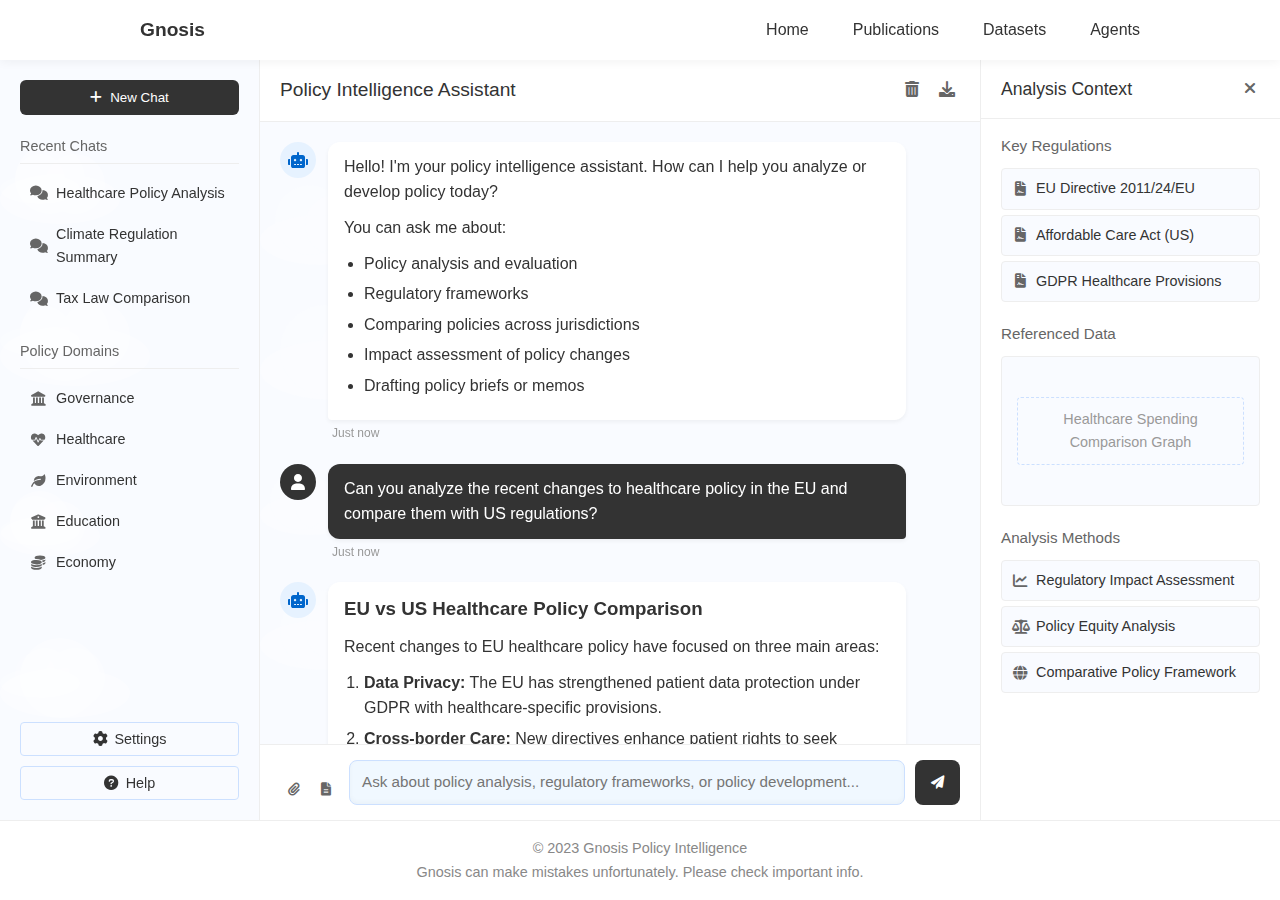
==== gnosis/index.html @ 9aecb98b "First impression of Gnosis potentially? | Add the link to the agents page as well." ====
<!DOCTYPE html>
<html lang="en">
<head>
    <meta charset="UTF-8">
    <meta name="viewport" content="width=device-width, initial-scale=1.0">
    <title>Gnosis - Policy Intelligence</title>
    <link rel="stylesheet" href="style.css">
    <link rel="stylesheet" href="https://cdnjs.cloudflare.com/ajax/libs/font-awesome/6.0.0/css/all.min.css">
</head>
<body>
    <header>
        <nav>
            <div class="logo">Gnosis</div>
            <div class="nav-links">
                <a href="../index.html">Home</a>
                <a href="../publications.html">Publications</a>
                <a href="../datasets.html">Datasets</a>
                <a href="../agents.html">Agents</a>
            </div>
            <button class="mobile-menu-button">
                <span></span>
                <span></span>
                <span></span>
            </button>
        </nav>
    </header>

    <div class="mobile-nav">
        <div class="mobile-nav-links">
            <a href="../index.html">Home</a>
            <a href="../publications.html">Publications</a>
            <a href="../datasets.html">Datasets</a>
            <a href="../agents.html">Agents</a>
        </div>
    </div>

    <div class="chat-container">
        <div class="sidebar">
            <button class="new-chat-button">
                <i class="fas fa-plus"></i> New Chat
            </button>
            <!-- Cloud animation for sidebar -->
            <div class="clouds-container sidebar-clouds">
                <div class="cloud cloud-1"></div>
                <div class="cloud cloud-2"></div>
                <div class="cloud cloud-3"></div>
                <div class="cloud cloud-4"></div>
            </div>
            <div class="sidebar-section">
                <h3>Recent Chats</h3>
                <ul class="chat-history">
                    <li><i class="fas fa-comments"></i> Healthcare Policy Analysis</li>
                    <li><i class="fas fa-comments"></i> Climate Regulation Summary</li>
                    <li><i class="fas fa-comments"></i> Tax Law Comparison</li>
                </ul>
            </div>
            <div class="sidebar-section">
                <h3>Policy Domains</h3>
                <ul class="policy-domains">
                    <li><i class="fas fa-landmark"></i> Governance</li>
                    <li><i class="fas fa-heartbeat"></i> Healthcare</li>
                    <li><i class="fas fa-leaf"></i> Environment</li>
                    <li><i class="fas fa-university"></i> Education</li>
                    <li><i class="fas fa-coins"></i> Economy</li>
                </ul>
            </div>
            <div class="sidebar-footer">
                <button class="settings-button"><i class="fas fa-cog"></i> Settings</button>
                <button class="help-button"><i class="fas fa-question-circle"></i> Help</button>
            </div>
        </div>

        <div class="chat-main">
            <div class="chat-header">
                <h1>Policy Intelligence Assistant</h1>
                <div class="chat-actions">
                    <button class="clear-chat"><i class="fas fa-trash-alt"></i></button>
                    <button class="export-chat"><i class="fas fa-download"></i></button>
                </div>
            </div>

            <div class="chat-messages">
                <!-- Cloud animation for chat area -->
                <div class="clouds-container messages-clouds">
                    <div class="cloud cloud-1"></div>
                    <div class="cloud cloud-2"></div>
                    <div class="cloud cloud-3"></div>
                    <div class="cloud cloud-4"></div>
                </div>
                <div class="message ai-message">
                    <div class="message-avatar">
                        <i class="fas fa-robot"></i>
                    </div>
                    <div class="message-content">
                        <div class="message-bubble">
                            <p>Hello! I'm your policy intelligence assistant. How can I help you analyze or develop policy today?</p>
                            <p>You can ask me about:</p>
                            <ul>
                                <li>Policy analysis and evaluation</li>
                                <li>Regulatory frameworks</li>
                                <li>Comparing policies across jurisdictions</li>
                                <li>Impact assessment of policy changes</li>
                                <li>Drafting policy briefs or memos</li>
                            </ul>
                        </div>
                        <div class="message-info">
                            <span class="timestamp">Just now</span>
                        </div>
                    </div>
                </div>

                <div class="message user-message">
                    <div class="message-avatar">
                        <i class="fas fa-user"></i>
                    </div>
                    <div class="message-content">
                        <div class="message-bubble">
                            <p>Can you analyze the recent changes to healthcare policy in the EU and compare them with US regulations?</p>
                        </div>
                        <div class="message-info">
                            <span class="timestamp">Just now</span>
                        </div>
                    </div>
                </div>

                <div class="message ai-message">
                    <div class="message-avatar">
                        <i class="fas fa-robot"></i>
                    </div>
                    <div class="message-content">
                        <div class="message-bubble">
                            <h3>EU vs US Healthcare Policy Comparison</h3>
                            <p>Recent changes to EU healthcare policy have focused on three main areas:</p>
                            <ol>
                                <li><strong>Data Privacy:</strong> The EU has strengthened patient data protection under GDPR with healthcare-specific provisions.</li>
                                <li><strong>Cross-border Care:</strong> New directives enhance patient rights to seek treatment across EU member states.</li>
                                <li><strong>Pharmaceutical Regulation:</strong> Streamlined approval processes while maintaining rigorous safety standards.</li>
                            </ol>
                            <p>In comparison, US healthcare regulations have:</p>
                            <ol>
                                <li><strong>State-by-state Variation:</strong> Less centralized approach with significant differences between states.</li>
                                <li><strong>Insurance-focused:</strong> Recent changes centered around insurance markets and coverage requirements.</li>
                                <li><strong>Innovation Emphasis:</strong> Faster drug approval pathways with different risk assessment models.</li>
                            </ol>
                            <div class="citation">
                                <p><strong>Sources:</strong></p>
                                <ul>
                                    <li>European Commission. (2023). <em>Healthcare Policy Framework 2023-2027</em>.</li>
                                    <li>US Department of Health. (2022). <em>Federal Healthcare Regulatory Review</em>.</li>
                                </ul>
                            </div>
                            <div class="policy-tools">
                                <button><i class="fas fa-table"></i> View Comparison Table</button>
                                <button><i class="fas fa-file-pdf"></i> Export as Brief</button>
                            </div>
                        </div>
                        <div class="message-info">
                            <span class="timestamp">Just now</span>
                        </div>
                    </div>
                </div>
            </div>

            <div class="chat-input">
                <div class="input-tools">
                    <button class="attach-button" title="Attach document">
                        <i class="fas fa-paperclip"></i>
                    </button>
                    <button class="template-button" title="Use template">
                        <i class="fas fa-file-alt"></i>
                    </button>
                </div>
                <textarea placeholder="Ask about policy analysis, regulatory frameworks, or policy development..."></textarea>
                <button class="send-button">
                    <i class="fas fa-paper-plane"></i>
                </button>
            </div>
        </div>

        <div class="context-panel">
            <!-- Cloud animation for context panel -->
            <div class="clouds-container context-clouds">
                <div class="cloud cloud-1"></div>
                <div class="cloud cloud-2"></div>
                <div class="cloud cloud-3"></div>
                <div class="cloud cloud-4"></div>
            </div>
            <div class="context-header">
                <h3>Analysis Context</h3>
                <button class="close-context"><i class="fas fa-times"></i></button>
            </div>
            <div class="context-content">
                <div class="context-section">
                    <h4>Key Regulations</h4>
                    <ul>
                        <li><i class="fas fa-file-contract"></i> EU Directive 2011/24/EU</li>
                        <li><i class="fas fa-file-contract"></i> Affordable Care Act (US)</li>
                        <li><i class="fas fa-file-contract"></i> GDPR Healthcare Provisions</li>
                    </ul>
                </div>
                <div class="context-section">
                    <h4>Referenced Data</h4>
                    <div class="data-visualization">
                        <div class="vis-placeholder">Healthcare Spending Comparison Graph</div>
                    </div>
                </div>
                <div class="context-section">
                    <h4>Analysis Methods</h4>
                    <ul>
                        <li><i class="fas fa-chart-line"></i> Regulatory Impact Assessment</li>
                        <li><i class="fas fa-balance-scale"></i> Policy Equity Analysis</li>
                        <li><i class="fas fa-globe"></i> Comparative Policy Framework</li>
                    </ul>
                </div>
            </div>
        </div>
    </div>

    <footer>
        <p>&copy; 2023 Gnosis Policy Intelligence</p>
        <p>Gnosis can make mistakes unfortunately. Please check important info.</p>
    </footer>

    <script src="script.js"></script>
</body>
</html>
---- gnosis/style.css ----
/* ===============================
   BASE STYLES
   =============================== */
* {
    margin: 0;
    padding: 0;
    box-sizing: border-box;
}

html, body {
    height: 100%;
    margin: 0;
    overflow-x: hidden;
}

body {
    font-family: -apple-system, BlinkMacSystemFont, "Segoe UI", Roboto, Helvetica, Arial, sans-serif;
    line-height: 1.6;
    color: #333;
    background-color: #fff;
    display: flex;
    flex-direction: column;
    min-height: 100vh;
    padding: 0;
    overflow-y: hidden;
}

a {
    color: #333;
    text-decoration: none;
}

a:hover {
    text-decoration: underline;
}

/* ===============================
   NAVIGATION
   =============================== */
header {
    position: fixed;
    top: 0;
    left: 0;
    right: 0;
    background-color: white;
    z-index: 100;
    padding: 1.2rem 40px;
    box-shadow: 0 2px 10px rgba(0,0,0,0.05);
    height: 60px;
    display: flex;
    align-items: center;
}

nav {
    display: flex;
    justify-content: space-between;
    width: 100%;
    align-items: center;
    max-width: 1000px;
    margin: 0 auto;
}

.logo {
    font-weight: 600;
    font-size: 1.2rem;
}

.nav-links {
    display: flex;
    gap: 20px;
}

.nav-links a {
    margin-left: 1.5rem;
    font-weight: 400;
}

.nav-links a.active {
    text-decoration: underline;
}

/* Mobile navigation styles */
.mobile-menu-button {
    display: none;
    background: none;
    border: none;
    cursor: pointer;
    padding: 5px;
    z-index: 101;
}

.mobile-menu-button span {
    display: block;
    width: 22px;
    height: 2px;
    margin: 4px 0;
    background-color: #333;
    transition: all 0.3s ease;
}

.mobile-nav {
    position: fixed;
    top: 60px;
    width: 120px;
    height: auto;
    background-color: white;
    box-shadow: -2px 2px 10px rgba(0,0,0,0.1);
    transition: all 0.3s ease;
    z-index: 99;
    border-radius: 0 0 0 10px;
    opacity: 0;
    visibility: hidden;
    right: -120px;
}

.mobile-nav.active {
    right: 0;
    opacity: 1;
    visibility: visible;
}

.mobile-nav-links {
    display: flex;
    flex-direction: column;
    padding: 0.5rem;
}

.mobile-nav-links a {
    padding: 0.6rem 0.75rem;
    border-bottom: 1px solid #eee;
    font-weight: 400;
    font-size: 0.9rem;
}

.mobile-nav-links a:last-child {
    border-bottom: none;
}

/* Show mobile menu on smaller screens */
@media (max-width: 768px) {
    .nav-links {
        display: none;
    }
    
    .mobile-menu-button {
        display: block;
    }
    
    nav {
        justify-content: space-between;
    }
    
    header {
        padding: 1.2rem 20px;
    }
}

/* ===============================
   CHAT CONTAINER
   =============================== */
.chat-container {
    display: flex;
    height: calc(100vh - 140px);
    margin-top: 60px;
    overflow: hidden;
    position: relative;
}

/* ===============================
   SIDEBAR STYLES
   =============================== */
.sidebar {
    width: 260px;
    background-color: #f9fbff;
    border-right: 1px solid #eee;
    display: flex;
    flex-direction: column;
    height: 100%;
    padding: 20px;
    overflow-y: auto;
}

.new-chat-button {
    background-color: #333;
    color: white;
    border: none;
    padding: 10px;
    border-radius: 6px;
    cursor: pointer;
    font-weight: 500;
    display: flex;
    align-items: center;
    justify-content: center;
    margin-bottom: 20px;
    transition: background-color 0.2s ease;
}

.new-chat-button:hover {
    background-color: #FFFDD0;
    color: #333;
}

.new-chat-button i {
    margin-right: 8px;
}

.sidebar-section {
    margin-bottom: 20px;
}

.sidebar-section h3 {
    font-size: 0.9rem;
    color: #666;
    margin-bottom: 10px;
    font-weight: 500;
    padding-bottom: 5px;
    border-bottom: 1px solid #eee;
}

.chat-history, .policy-domains {
    list-style: none;
}

.chat-history li, .policy-domains li {
    padding: 8px 10px;
    font-size: 0.9rem;
    cursor: pointer;
    border-radius: 4px;
    margin-bottom: 2px;
    display: flex;
    align-items: center;
}

.chat-history li:hover, .policy-domains li:hover {
    background-color: #e6f2ff;
}

.chat-history li i, .policy-domains li i {
    margin-right: 10px;
    color: #666;
    width: 16px;
    text-align: center;
}

.sidebar-footer {
    margin-top: auto;
    display: flex;
    flex-direction: column;
    gap: 10px;
}

.settings-button, .help-button {
    background: none;
    border: 1px solid #cce0ff;
    padding: 8px;
    border-radius: 4px;
    cursor: pointer;
    font-size: 0.9rem;
    color: #333;
    display: flex;
    align-items: center;
    justify-content: center;
    transition: all 0.2s ease;
}

.settings-button i, .help-button i {
    margin-right: 8px;
}

.settings-button:hover, .help-button:hover {
    background-color: #e6f2ff;
}

/* ===============================
   CHAT MAIN AREA
   =============================== */
.chat-main {
    flex: 1;
    display: flex;
    flex-direction: column;
    height: 100%;
    max-width: calc(100% - 260px - 300px);
}

.chat-header {
    padding: 15px 20px;
    border-bottom: 1px solid #eee;
    display: flex;
    justify-content: space-between;
    align-items: center;
    background-color: white;
}

.chat-header h1 {
    font-size: 1.2rem;
    font-weight: 500;
}

.chat-actions {
    display: flex;
    gap: 10px;
}

.chat-actions button {
    background: none;
    border: none;
    cursor: pointer;
    font-size: 1rem;
    color: #666;
    padding: 5px;
    border-radius: 4px;
    transition: all 0.2s ease;
}

.chat-actions button:hover {
    color: #333;
    background-color: #f0f0f0;
}

.chat-messages {
    flex: 1;
    overflow-y: auto;
    padding: 20px;
    background-color: #f9fbff;
    position: relative;
}

.chat-messages::-webkit-scrollbar {
    width: 8px;
}

.chat-messages::-webkit-scrollbar-track {
    background: transparent;
}

.chat-messages::-webkit-scrollbar-thumb {
    background-color: #FFFDD0;
    border-radius: 4px;
}

.message {
    display: flex;
    margin-bottom: 20px;
    animation: fadeIn 0.3s ease;
    position: relative;
    z-index: 3;
}

@keyframes fadeIn {
    from {
        opacity: 0;
        transform: translateY(10px);
    }
    to {
        opacity: 1;
        transform: translateY(0);
    }
}

.message-avatar {
    width: 36px;
    height: 36px;
    border-radius: 50%;
    display: flex;
    align-items: center;
    justify-content: center;
    margin-right: 12px;
    flex-shrink: 0;
}

.user-message .message-avatar {
    background-color: #333;
    color: white;
}

.ai-message .message-avatar {
    background-color: #e6f2ff;
    color: #0066cc;
}

.message-content {
    display: flex;
    flex-direction: column;
    max-width: 85%;
    z-index: 3; /* Make sure message content is above clouds */
    position: relative;
}

.message-bubble {
    padding: 12px 16px;
    border-radius: 12px;
    position: relative;
    box-shadow: 0 2px 4px rgba(0,0,0,0.05);
    position: relative;
    z-index: 2;
}

.user-message .message-bubble {
    background-color: #333;
    color: white;
    border-bottom-right-radius: 4px;
}

.ai-message .message-bubble {
    background-color: white;
    border-bottom-left-radius: 4px;
}

.message-info {
    margin-top: 4px;
    font-size: 0.75rem;
    color: #999;
    padding-left: 4px;
}

.message-bubble h3 {
    margin-bottom: 10px;
    color: inherit;
}

.message-bubble p {
    margin-bottom: 10px;
}

.message-bubble p:last-child {
    margin-bottom: 0;
}

.message-bubble ul, .message-bubble ol {
    margin-left: 20px;
    margin-bottom: 10px;
}

.message-bubble li {
    margin-bottom: 5px;
}

.citation {
    margin-top: 15px;
    padding-top: 15px;
    border-top: 1px solid rgba(0,0,0,0.1);
    font-size: 0.85rem;
}

.citation p {
    margin-bottom: 5px;
}

.policy-tools {
    display: flex;
    gap: 10px;
    margin-top: 15px;
}

.policy-tools button {
    background-color: #f0f8ff;
    border: 1px solid #cce0ff;
    padding: 6px 12px;
    border-radius: 4px;
    font-size: 0.85rem;
    cursor: pointer;
    display: flex;
    align-items: center;
    transition: all 0.2s ease;
}

.policy-tools button i {
    margin-right: 5px;
}

.policy-tools button:hover {
    background-color: #e6f2ff;
}

.chat-input {
    padding: 15px 20px;
    border-top: 1px solid #eee;
    display: flex;
    align-items: flex-end;
    background-color: white;
    gap: 10px;
    position: relative;
    z-index: 5;
}

.input-tools {
    display: flex;
    gap: 5px;
}

.attach-button, .template-button {
    background: none;
    border: none;
    cursor: pointer;
    padding: 8px;
    border-radius: 4px;
    color: #666;
    transition: all 0.2s ease;
}

.attach-button:hover, .template-button:hover {
    background-color: #f0f0f0;
    color: #333;
}

.chat-input textarea {
    flex: 1;
    border: 1px solid #cce0ff;
    border-radius: 8px;
    padding: 12px;
    resize: none;
    height: 45px;
    max-height: 150px;
    font-family: inherit;
    font-size: 0.95rem;
    background-color: #f0f8ff;
    transition: height 0.2s ease, border-color 0.2s ease;
    box-shadow: inset 0 -2px 5px rgba(0,0,0,0.03);
}

.chat-input textarea:focus {
    outline: none;
    border-color: #99c2ff;
    box-shadow: 0 4px 8px rgba(100,150,255,0.1), inset 0 -2px 5px rgba(0,0,0,0.03);
}

.send-button {
    background-color: #333;
    color: white;
    border: none;
    width: 45px;
    height: 45px;
    border-radius: 8px;
    cursor: pointer;
    display: flex;
    align-items: center;
    justify-content: center;
    transition: background-color 0.2s ease;
}

.send-button:hover {
    background-color: #FFFDD0;
    color: #333;
}

/* ===============================
   CONTEXT PANEL
   =============================== */
.context-panel {
    width: 300px;
    background-color: white;
    border-left: 1px solid #eee;
    height: 100%;
    overflow-y: auto;
    transition: transform 0.3s ease;
}

.context-panel::-webkit-scrollbar {
    width: 8px;
}

.context-panel::-webkit-scrollbar-track {
    background: transparent;
}

.context-panel::-webkit-scrollbar-thumb {
    background-color: #FFFDD0;
    border-radius: 4px;
}

.context-header {
    padding: 15px 20px;
    border-bottom: 1px solid #eee;
    display: flex;
    justify-content: space-between;
    align-items: center;
    position: relative;
    z-index: 5;
    background-color: white;
}

.context-header h3 {
    font-size: 1.1rem;
    font-weight: 500;
}

.close-context {
    background: none;
    border: none;
    cursor: pointer;
    font-size: 1rem;
    color: #666;
    padding: 5px;
    border-radius: 4px;
}

.close-context:hover {
    color: #333;
    background-color: #f0f0f0;
}

.context-content {
    padding: 15px 20px;
}

.context-section {
    margin-bottom: 20px;
}

.context-section h4 {
    margin-bottom: 10px;
    color: #666;
    font-size: 0.95rem;
    font-weight: 500;
}

.context-section ul {
    list-style: none;
}

.context-section li {
    padding: 8px 10px;
    background-color: #f9fbff;
    border: 1px solid #eee;
    border-radius: 4px;
    margin-bottom: 5px;
    font-size: 0.9rem;
    display: flex;
    align-items: center;
}

.context-section li i {
    margin-right: 8px;
    color: #666;
    width: 16px;
    text-align: center;
}

.data-visualization {
    background-color: #f9fbff;
    border: 1px solid #eee;
    border-radius: 4px;
    padding: 15px;
    height: 150px;
    display: flex;
    align-items: center;
    justify-content: center;
    color: #666;
    font-size: 0.9rem;
}

.vis-placeholder {
    text-align: center;
    color: #999;
    border: 1px dashed #cce0ff;
    padding: 10px;
    width: 100%;
    border-radius: 4px;
}

/* ===============================
   FOOTER
   =============================== */
footer {
    background-color: white;
    z-index: 100;
    padding: 1.2rem 40px;
    border-top: 1px solid #eee;
    text-align: center;
    height: 80px;
    display: flex;
    flex-direction: column;
    justify-content: center;
    color: #888;
    font-size: 0.9rem;
    position: fixed;
    bottom: 0;
    left: 0;
    right: 0;
}

/* ===============================
   RESPONSIVE DESIGN
   =============================== */
@media (max-width: 1200px) {
    .context-panel {
        position: fixed;
        right: 0;
        top: 60px;
        bottom: 80px;
        transform: translateX(100%);
        box-shadow: -5px 0 15px rgba(0,0,0,0.1);
        z-index: 90;
    }

    .context-panel.active {
        transform: translateX(0);
    }

    .chat-main {
        max-width: calc(100% - 260px);
    }
}

@media (max-width: 768px) {
    .sidebar {
        position: fixed;
        left: 0;
        top: 60px;
        bottom: 80px;
        transform: translateX(-100%);
        z-index: 95;
        box-shadow: 5px 0 15px rgba(0,0,0,0.1);
        transition: transform 0.3s ease;
    }

    .sidebar.active {
        transform: translateX(0);
    }

    .chat-main {
        max-width: 100%;
    }

    .chat-container {
        padding-top: 0;
    }
    
    .chat-header {
        padding: 10px 15px;
    }
    
    .chat-messages {
        padding: 15px;
    }
    
    .message-content {
        max-width: 80%;
    }
    
    .chat-input {
        padding: 10px 15px;
    }
    
    footer {
        padding: 1rem 20px;
        height: 60px;
    }
    
    .chat-container {
        height: calc(100vh - 120px);
    }
    
    footer p:nth-child(2) {
        display: none;
    }
}

/* ===============================
   CLOUD ANIMATIONS
   =============================== */
.clouds-container {
    position: absolute;
    top: 0;
    left: 0;
    width: 100%;
    height: 100%;
    overflow: hidden;
    z-index: 1;
    pointer-events: none;
}

.sidebar-clouds {
    background-color: transparent;
}

.messages-clouds {
    z-index: 0;
    opacity: 0.6;
}

.context-clouds {
    opacity: 0.7;
}

.cloud {
    position: absolute;
    background-color: rgba(255, 255, 255, 0.8);
    border-radius: 50%;
    opacity: 0.5;
    animation-name: cloud-drift;
    animation-timing-function: linear;
    animation-iteration-count: infinite;
}

.cloud:before, .cloud:after {
    content: '';
    position: absolute;
    background-color: rgba(255, 255, 255, 0.5);
    border-radius: 50%;
}

.cloud-1 {
    top: 15%;
    width: 120px;
    height: 50px;
    animation-duration: 90s;
}

.cloud-1:before {
    width: 70px;
    height: 70px;
    top: -30px;
    left: 15px;
}

.cloud-1:after {
    width: 60px;
    height: 60px;
    top: -20px;
    right: 15px;
}

.cloud-2 {
    top: 35%;
    width: 150px;
    height: 60px;
    animation-duration: 120s;
    animation-delay: -20s;
}

.cloud-2:before {
    width: 90px;
    height: 90px;
    top: -35px;
    left: 20px;
}

.cloud-2:after {
    width: 70px;
    height: 70px;
    top: -25px;
    right: 20px;
}

.cloud-3 {
    top: 60%;
    width: 100px;
    height: 40px;
    animation-duration: 70s;
    animation-delay: -35s;
}

.cloud-3:before {
    width: 60px;
    height: 60px;
    top: -25px;
    left: 10px;
}

.cloud-3:after {
    width: 50px;
    height: 50px;
    top: -15px;
    right: 15px;
}

.cloud-4 {
    top: 80%;
    width: 130px;
    height: 50px;
    animation-duration: 100s;
    animation-delay: -15s;
}

.cloud-4:before {
    width: 80px;
    height: 80px;
    top: -30px;
    left: 20px;
}

.cloud-4:after {
    width: 60px;
    height: 60px;
    top: -20px;
    right: 25px;
}

@keyframes cloud-drift {
    from {
        left: -300px;
    }
    to {
        left: 100%;
    }
}

/* Style adjustments to make the clouds less obtrusive */
.message-content {
    z-index: 3; /* Make sure message content is above clouds */
    position: relative;
}

.sidebar-section, .sidebar-footer {
    position: relative;
    z-index: 3;
}

/* Make sure clouds don't affect usability */
.chat-messages {
    position: relative;
}

.message {
    position: relative;
    z-index: 3;
}

/* Make clouds more visible in sidebar with darker background */
.sidebar-clouds .cloud,
.sidebar-clouds .cloud:before,
.sidebar-clouds .cloud:after {
    background-color: rgba(255, 255, 255, 0.7);
}

/* Adjust cloud sizes for the context panel */
.context-clouds .cloud {
    width: 80px;
    height: 30px;
}

.context-clouds .cloud:before {
    width: 50px;
    height: 50px;
    top: -20px;
}

.context-clouds .cloud:after {
    width: 40px;
    height: 40px;
    top: -15px;
}

/* Additional responsive adjustments for clouds */
@media (max-width: 768px) {
    .cloud {
        opacity: 0.3; /* Reduce opacity on mobile */
    }
    
    .sidebar-clouds, .context-clouds {
        display: none; /* Hide on mobile in collapsed state */
    }
    
    .sidebar.active .sidebar-clouds {
        display: block; /* Show when sidebar is open */
    }
    
    .context-panel.active .context-clouds {
        display: block; /* Show when context panel is open */
    }
}

/* Improve visibility of text over cloud backgrounds */
.message-bubble {
    position: relative;
    z-index: 2;
}

.chat-header, .chat-input, .context-header {
    position: relative;
    z-index: 5;
    background-color: white;
}

@media (max-width: 480px) {
    .message-avatar {
        width: 30px;
        height: 30px;
        font-size: 0.8rem;
    }
    
    .message-content {
        max-width: 85%;
    }
    
    .policy-tools {
        flex-direction: column;
        align-items: flex-start;
    }
    
    .policy-tools button {
        width: 100%;
    }
}
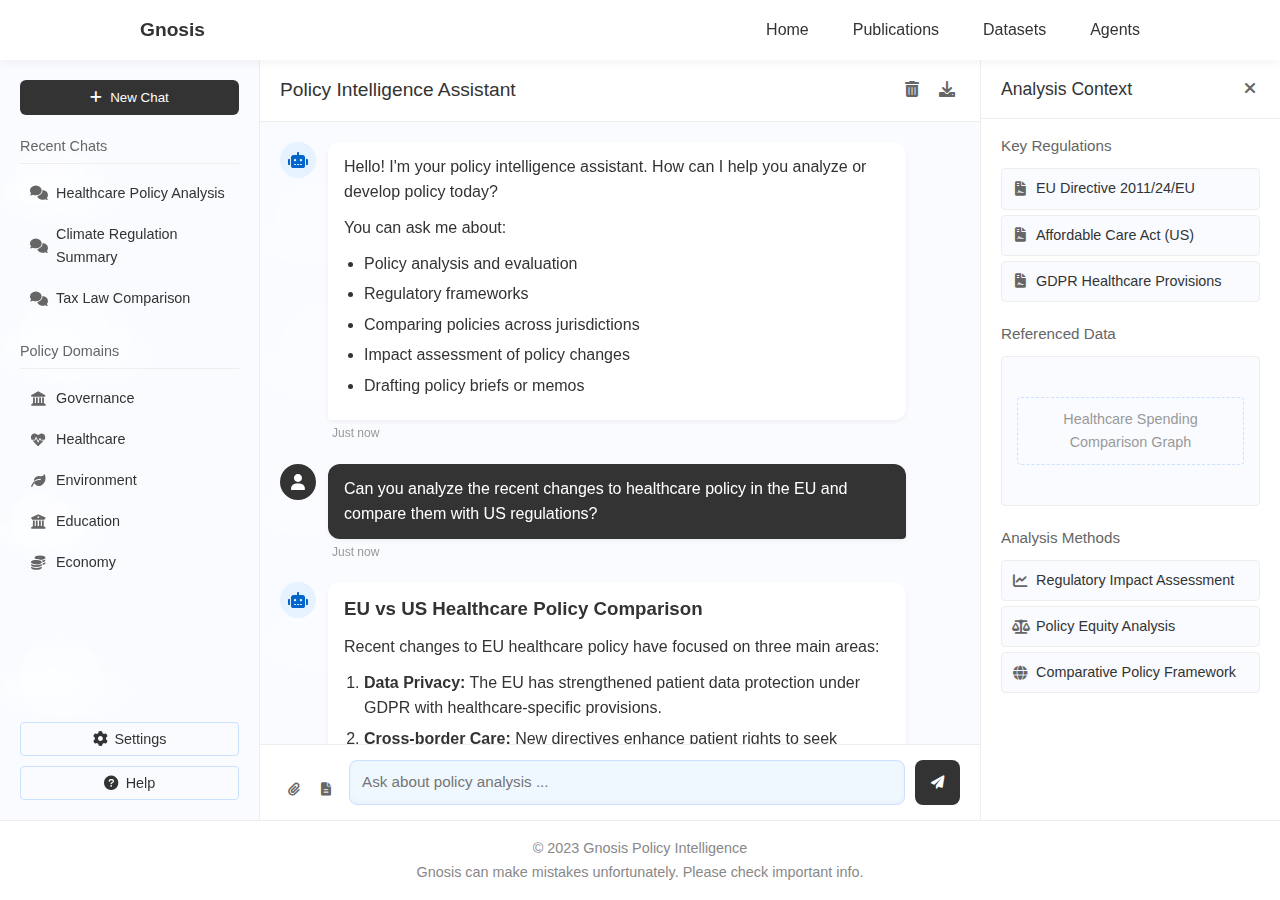
==== commit 497297ac: "Figuring out mobile view without mobile view during development. Maybe a few unnecessary commits lol" ====
--- a/gnosis/index.html
+++ b/gnosis/index.html
@@ -170,7 +170,7 @@
                         <i class="fas fa-file-alt"></i>
                     </button>
                 </div>
-                <textarea placeholder="Ask about policy analysis, regulatory frameworks, or policy development..."></textarea>
+                <textarea placeholder="Ask about policy analysis ..."></textarea>
                 <button class="send-button">
                     <i class="fas fa-paper-plane"></i>
                 </button>
--- a/gnosis/style.css
+++ b/gnosis/style.css
@@ -724,6 +724,9 @@
 
     .chat-container {
         padding-top: 0;
+        height: calc(100vh - 120px);
+        display: flex;
+        flex-direction: column;
     }
     
     .chat-header {
@@ -732,6 +735,8 @@
     
     .chat-messages {
         padding: 15px;
+        flex: 1;
+        height: auto;
     }
     
     .message-content {
@@ -740,19 +745,59 @@
     
     .chat-input {
         padding: 10px 15px;
+        position: fixed;
+        bottom: -5px;
+        left: 0;
+        right: 0;
+        background-color: white;
+        z-index: 5;
+        box-shadow: 0 -2px 10px rgba(0,0,0,0.05);
     }
     
     footer {
-        padding: 1rem 20px;
+        padding: 0.5rem 20px;
         height: 60px;
     }
     
-    .chat-container {
-        height: calc(100vh - 120px);
+    body {
+        overflow-y: hidden;
     }
     
     footer p:nth-child(2) {
         display: none;
+    }
+}
+
+@media (max-width: 480px) {
+    .message-avatar {
+        width: 30px;
+        height: 30px;
+        font-size: 0.8rem;
+    }
+    
+    .message-content {
+        max-width: 85%;
+    }
+    
+    .policy-tools {
+        flex-direction: column;
+        align-items: flex-start;
+    }
+    
+    .policy-tools button {
+        width: 100%;
+    }
+    
+    /* Fixed positioning for chat area on very small screens */
+    .chat-main {
+        display: flex;
+        flex-direction: column;
+        height: calc(100vh - 120px);
+    }
+    
+    .chat-messages {
+        height: auto;
+        max-height: calc(100vh - 180px);
     }
 }
 
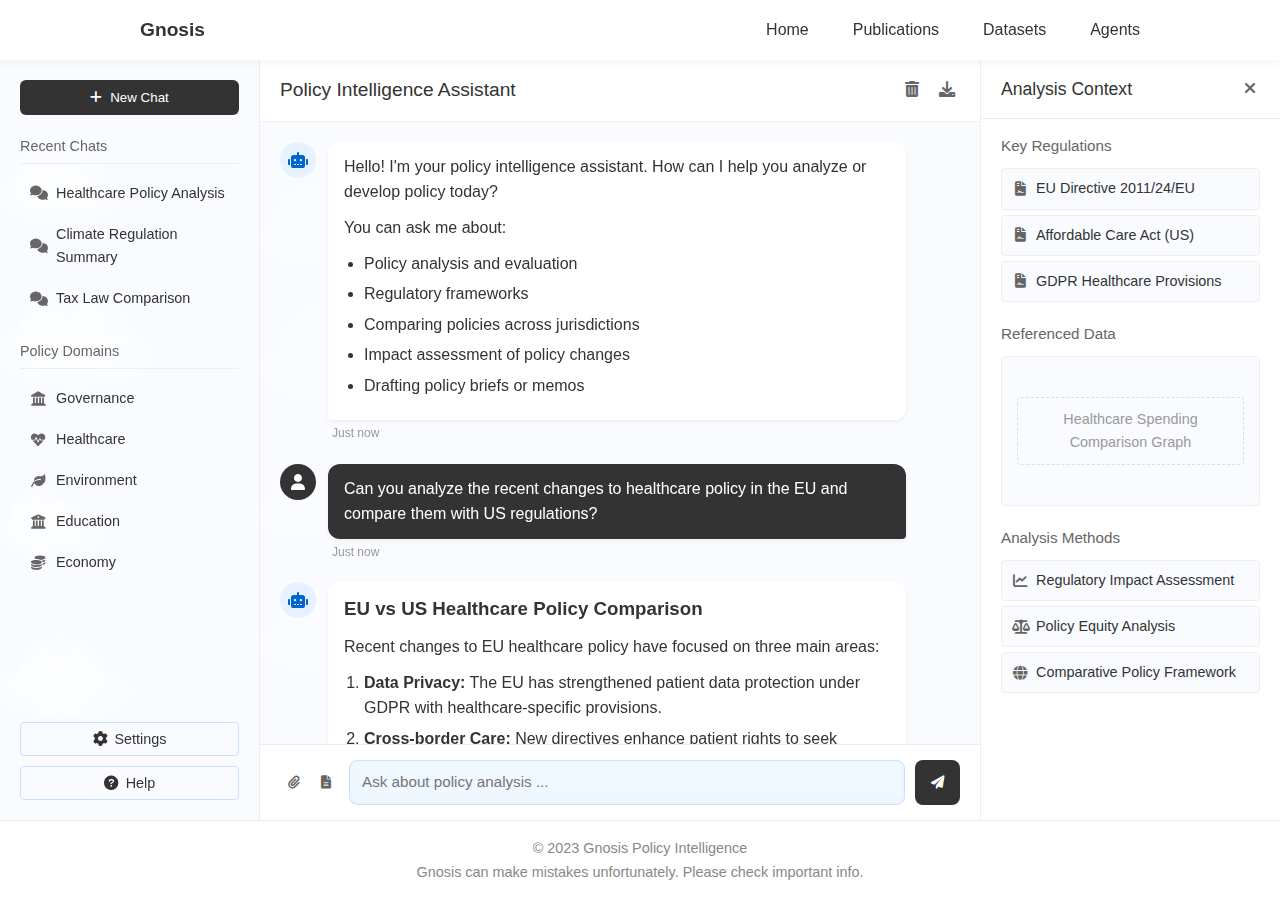
==== commit c4d11013: "Fixed data page link in Gnosis | Added a toggle functionality for the analysis context stuff." ====
--- a/gnosis/index.html
+++ b/gnosis/index.html
@@ -14,7 +14,7 @@
             <div class="nav-links">
                 <a href="../index.html">Home</a>
                 <a href="../publications.html">Publications</a>
-                <a href="../datasets.html">Datasets</a>
+                <a href="../data.html">Datasets</a>
                 <a href="../agents.html">Agents</a>
             </div>
             <button class="mobile-menu-button">
@@ -29,7 +29,7 @@
         <div class="mobile-nav-links">
             <a href="../index.html">Home</a>
             <a href="../publications.html">Publications</a>
-            <a href="../datasets.html">Datasets</a>
+            <a href="../data.html">Datasets</a>
             <a href="../agents.html">Agents</a>
         </div>
     </div>
@@ -187,6 +187,7 @@
             </div>
             <div class="context-header">
                 <h3>Analysis Context</h3>
+                <!-- Remove inline onclick -->
                 <button class="close-context"><i class="fas fa-times"></i></button>
             </div>
             <div class="context-content">
--- a/gnosis/style.css
+++ b/gnosis/style.css
@@ -279,7 +279,14 @@
     display: flex;
     flex-direction: column;
     height: 100%;
+}
+
+.chat-main:not(.context-hidden) {
     max-width: calc(100% - 260px - 300px);
+}
+
+.chat-main.context-hidden {
+    max-width: calc(100% - 260px);
 }
 
 .chat-header {
@@ -476,11 +483,9 @@
     padding: 15px 20px;
     border-top: 1px solid #eee;
     display: flex;
-    align-items: flex-end;
     background-color: white;
     gap: 10px;
-    position: relative;
-    z-index: 5;
+    z-index: 110; /* Increased z-index to be higher than footer (100) */
 }
 
 .input-tools {
@@ -658,6 +663,27 @@
     border-radius: 4px;
 }
 
+/* Style for bring-back-context button */
+.bring-back-context {
+    position: fixed;
+    top: 50%;
+    right: 10px;
+    background: none;
+    border: none;
+    cursor: pointer;
+    font-size: 1.2rem;
+    color: #666;
+    padding: 5px;
+    border-radius: 4px;
+    z-index: 100;
+    display: none; /* Initially hidden */
+}
+
+.bring-back-context:hover {
+    color: #333;
+    background-color: #f0f0f0;
+}
+
 /* ===============================
    FOOTER
    =============================== */
@@ -688,18 +714,35 @@
         right: 0;
         top: 60px;
         bottom: 80px;
-        transform: translateX(100%);
+        /* We'll control this with inline styles now instead of classes */
+        /* transform: translateX(100%); */
         box-shadow: -5px 0 15px rgba(0,0,0,0.1);
         z-index: 90;
     }
 
+    /* Remove the class-based transform since we're using inline styles */
+    /* 
     .context-panel.active {
         transform: translateX(0);
     }
+    */
 
     .chat-main {
         max-width: calc(100% - 260px);
     }
+
+    .chat-main.context-hidden {
+        max-width: calc(100% - 260px);
+    }
+}
+
+/* Hidden context panel */
+.context-hidden .context-panel {
+    transform: translateX(100%);
+}
+
+.context-hidden .chat-main {
+    max-width: calc(100% - 260px);
 }
 
 @media (max-width: 768px) {
@@ -750,7 +793,7 @@
         left: 0;
         right: 0;
         background-color: white;
-        z-index: 5;
+        z-index: 110; /* Ensure chat-input is above footer even on mobile */
         box-shadow: 0 -2px 10px rgba(0,0,0,0.05);
     }
     
@@ -1038,3 +1081,29 @@
         width: 100%;
     }
 }
+
+/* ===============================
+   ADDITIONAL FIXES
+   =============================== */
+
+/* Make context toggle button visible on smaller screens */
+.context-toggle {
+    display: none;
+}
+
+@media (max-width: 1200px) {
+    .context-toggle {
+        display: block;
+        background: none;
+        border: none;
+        cursor: pointer;
+        font-size: 1rem;
+        color: #666;
+        padding: 5px;
+        margin-right: 5px;
+    }
+
+    .context-toggle:hover {
+        color: #333;
+    }
+}
